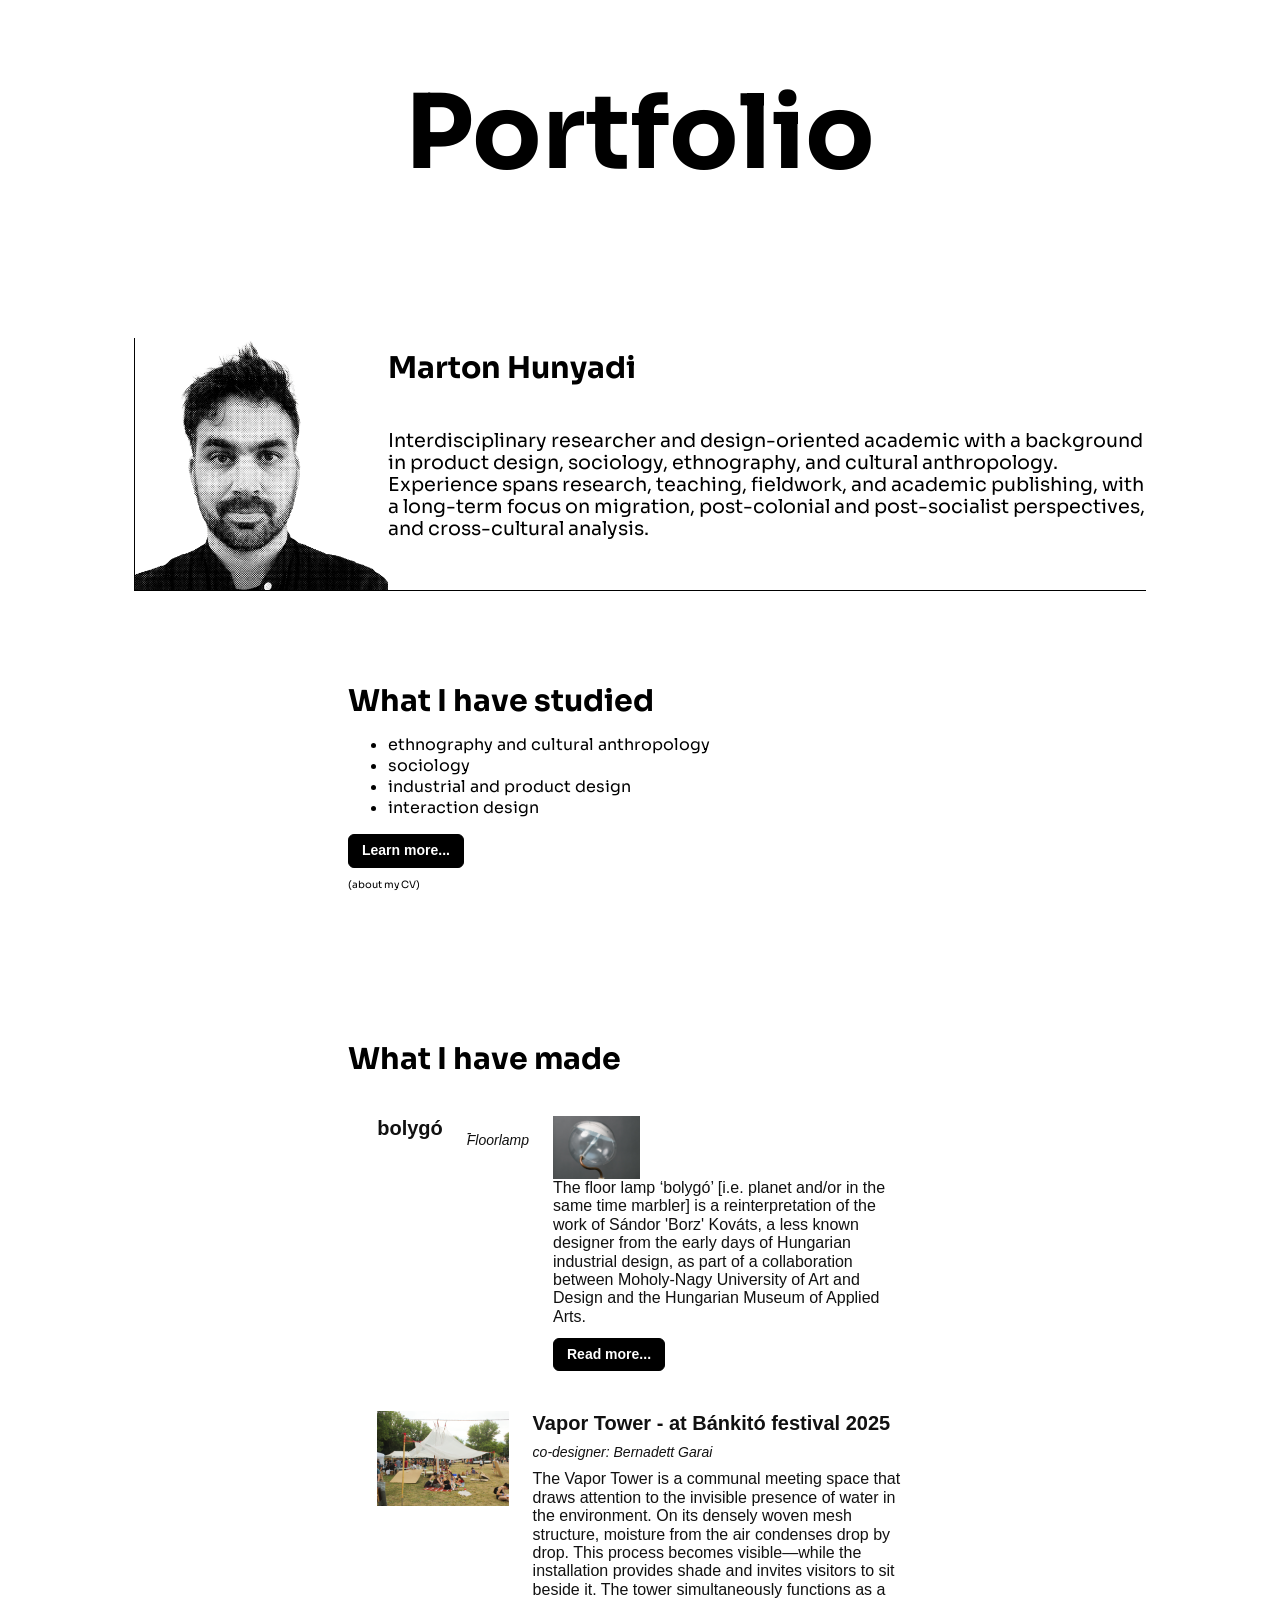
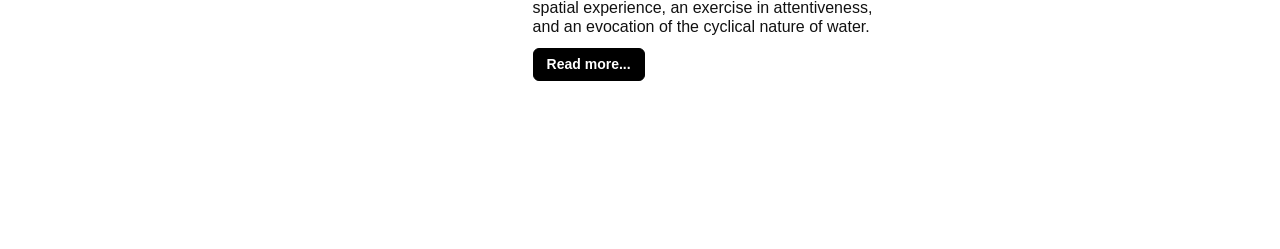
==== index.html @ 6f201857 "init" ====
<!doctype html>
<html lang="en">
  <head>
    <meta charset="UTF-8" />
    <meta name="viewport" content="width=device-width, initial-scale=1.0" />
    <title>Hunyadi's Portfolio</title>
    <link rel="stylesheet" href="style.css" />
  </head>
  <body>
    <h1>Portfolio</h1>
    <div class="bemutatkozas">
      <img
        id="Profil_pic"
        src="hunyadi_profil_2025_halfton_dot_no_Bg.png"
        alt="Marton Hunyadi portréja"
      />

      <div class="bemutatkozo-szoveg">
        <h2>Marton Hunyadi</h2>

        <p>
          Interdisciplinary researcher and design-oriented academic with a
          background in product design, sociology, ethnography, and cultural
          anthropology.
          <br />
          Experience spans research, teaching, fieldwork, and academic
          publishing, with a long-term focus on migration, post-colonial and
          post-socialist perspectives, and cross-cultural analysis.
        </p>
      </div>
    </div>

    <div class="study_box">
      <h2>What I have studied</h2>
      <ul class="studies">
        <li>ethnography and cultural anthropology</li>
        <li>sociology</li>
        <li>industrial and product design</li>
        <li>interaction design</li>
      </ul>
      <a class="CV__button" href="cv.html"> Learn more...</a>
      <p id="cv">(about my CV)</p>
    </div>

    <div class="projects">
      <h2>What I have made</h2>

      <article class="project-card">
        <h2 class="project-card__title">bolygó</h2>
        <h3>- Floorlamp</h3>

        <div class="project-card__row">
          <img
            class="project-card__image"
            id="bolygo_pic"
            src="bolygo_1.jpg"
            alt="A bolygo floorlamp"
            loading="lazy"
          />

          <div class="project-card__content">
            <p class="project-card__description">
              The floor lamp ‘bolygó’ [i.e. planet and/or in the same time
              marbler] is a reinterpretation of the work of Sándor 'Borz'
              Kováts, a less known designer from the early days of Hungarian
              industrial design, as part of a collaboration between Moholy-Nagy
              University of Art and Design and the Hungarian Museum of Applied
              Arts.
            </p>

            <a class="project-card__button" href="bolygo.html">
              Read more...
            </a>
          </div>
        </div>
      </article>

      <article class="project-card">
        <img
          class="project-card__image"
          id="warka_tower_pic"
          src="warka_1.png"
          alt="A bolygo floorlamp"
          loading="lazy"
        />

        <div class="project-card__content">
          <h2 class="project-card__title">
            Vapor Tower - at Bánkitó festival 2025
          </h2>
          <h3>co-designer: Bernadett Garai</h3>

          <p class="project-card__description">
            The Vapor Tower is a communal meeting space that draws attention to
            the invisible presence of water in the environment. On its densely
            woven mesh structure, moisture from the air condenses drop by drop.
            This process becomes visible—while the installation provides shade
            and invites visitors to sit beside it. The tower simultaneously
            functions as a spatial experience, an exercise in attentiveness, and
            an evocation of the cyclical nature of water.
          </p>

          <a class="project-card__button" href="vapor_tower.html">
            Read more...
          </a>
        </div>
      </article>
    </div>
  </body>
</html>
---- style.css ----
@import url('https://fonts.googleapis.com/css2?family=Geist+Pixel&family=Sora:wght@100..800&family=Syne:wght@400..800&display=swap');
p{font-family: sora;}
.studies{background-color: #fff;}

h1{font-family: "Sora", sans-serif;
font-size: 640%;
font-weight: bold;
text-align: center;}


/* Közös tároló: kép balra, szöveg jobbra */
.bemutatkozas {
    display: flex;
    align-items: flex-start;
    gap: 0px;

    width: 80%;
    max-width: 1100px;
    margin: 140px auto 80px;

    border-bottom: 1px solid #000000;
}

#Profil_pic {
    display: block;
    width: 25%;
    height: auto;
    margin: 0;

    border-left: 1px solid #030303;
}

.bemutatkozo-szoveg {
    flex: 1;
    min-width: 0;
    padding: 14px 0 48px;
}

h2 {
    font-family: "Sora", sans-serif;
    margin: 0;
    font-size: 30px;
    font-weight: bold;
    line-height: 1.1;
    text-align: left;
}

.bemutatkozo-szoveg p {
    margin: 6% 0 0;
    font-size: 120%;
    line-height: 1.14;
}

.study_box {
    font-family: "Sora", sans-serif; 

    align-items: flex-start;
    gap: 0px;
    margin: 0px 300px 80px;

    padding: 14px 40px 48px;
}

.study_box h3{
    font-size: 20px;
    font-weight: 400;
    line-height: 1.1;
    text-align: left;
}


.CV__button {
  display: inline-block;
  padding: 8px 13px;

  border: 1px solid #000;
  border-radius: 6px;

  background-color: #000;
  color: #fff;

  font-family: Arial, sans-serif;
  font-size: 14px;
  font-weight: 700;
  line-height: 1.1;
  text-decoration: none;
}

.CV__button:hover {
  background-color: #333;
}

.CV__button:focus-visible {
  outline: 3px solid #2563eb;
  outline-offset: 3px;
}

#cv {
  font-size: 10px;
}

.projects {
    font-family: "Sora", sans-serif; 

    align-items: flex-start;
    gap: 0px;
    margin: 0px 300px 80px;

    padding: 14px 40px 48px;
}

.projects h3{
    font-size: 14px;
    font-style: italic;
    font-weight: 400;
    line-height: 0.5;
    text-align: left;
}

.project-card,
.project-card * {
  box-sizing: border-box;
}

/* A kép és a szöveg közös tárolója */
.project-card {
  display: flex;
  align-items: flex-start;
  gap: 24px;

  width: 90%;
  max-width: 760px;
  margin: 40px auto;

  color: #111;
  font-family: Arial, sans-serif;
}

.project-card__image {
  display: block;
  flex: 0 0 calc((100% - 24px) / 2);

  width: calc((100% - 24px) / 2);
  aspect-ratio: 368 / 266;
  object-fit: cover;

  margin: 0;
  border: 0;
}

.project-card__content {
  flex: 1;
  min-width: 0;
}

.project-card .project-card__title {
  margin: 0 0 12px;
  padding: 0;

  font-family: Arial, sans-serif;
  font-size: 20px;
  font-weight: 700;
  line-height: 1.2;
  text-align: left;
}


.project-card .project-card__description {
  margin: 0 0 12px;
  padding: 0;

  font-family: Arial, sans-serif;
  font-size: 16px;
  font-weight: 400;
  line-height: 1.15;
  text-align: left;
}

.project-card__button {
  display: inline-block;
  padding: 8px 13px;

  border: 1px solid #000;
  border-radius: 6px;

  background-color: #000;
  color: #fff;

  font-family: Arial, sans-serif;
  font-size: 14px;
  font-weight: 700;
  line-height: 1.1;
  text-decoration: none;
}

.project-card__button:hover {
  background-color: #333;
}

.project-card__button:focus-visible {
  outline: 3px solid #2563eb;
  outline-offset: 3px;
}


.project-card__image {
  flex: none;
  width: 100%;
}

.project-card__content {
  width: 100%;
}




.button {
    border: 1px solid #030303;
}



#bolygo_pic {
  display: block;
  width: 25%;
  height: auto;
  aspect-ratio: 368 / 266;
  object-fit: cover;
  object-position: 50% 15%;
  margin: 0;
}

#warka_tower_pic {
  display: block;
  width: 25%;
  height: auto;
  aspect-ratio: 368 / 266;
  object-fit: cover;
  object-position: 50% 15%;
  margin: 0;
}

body {

}
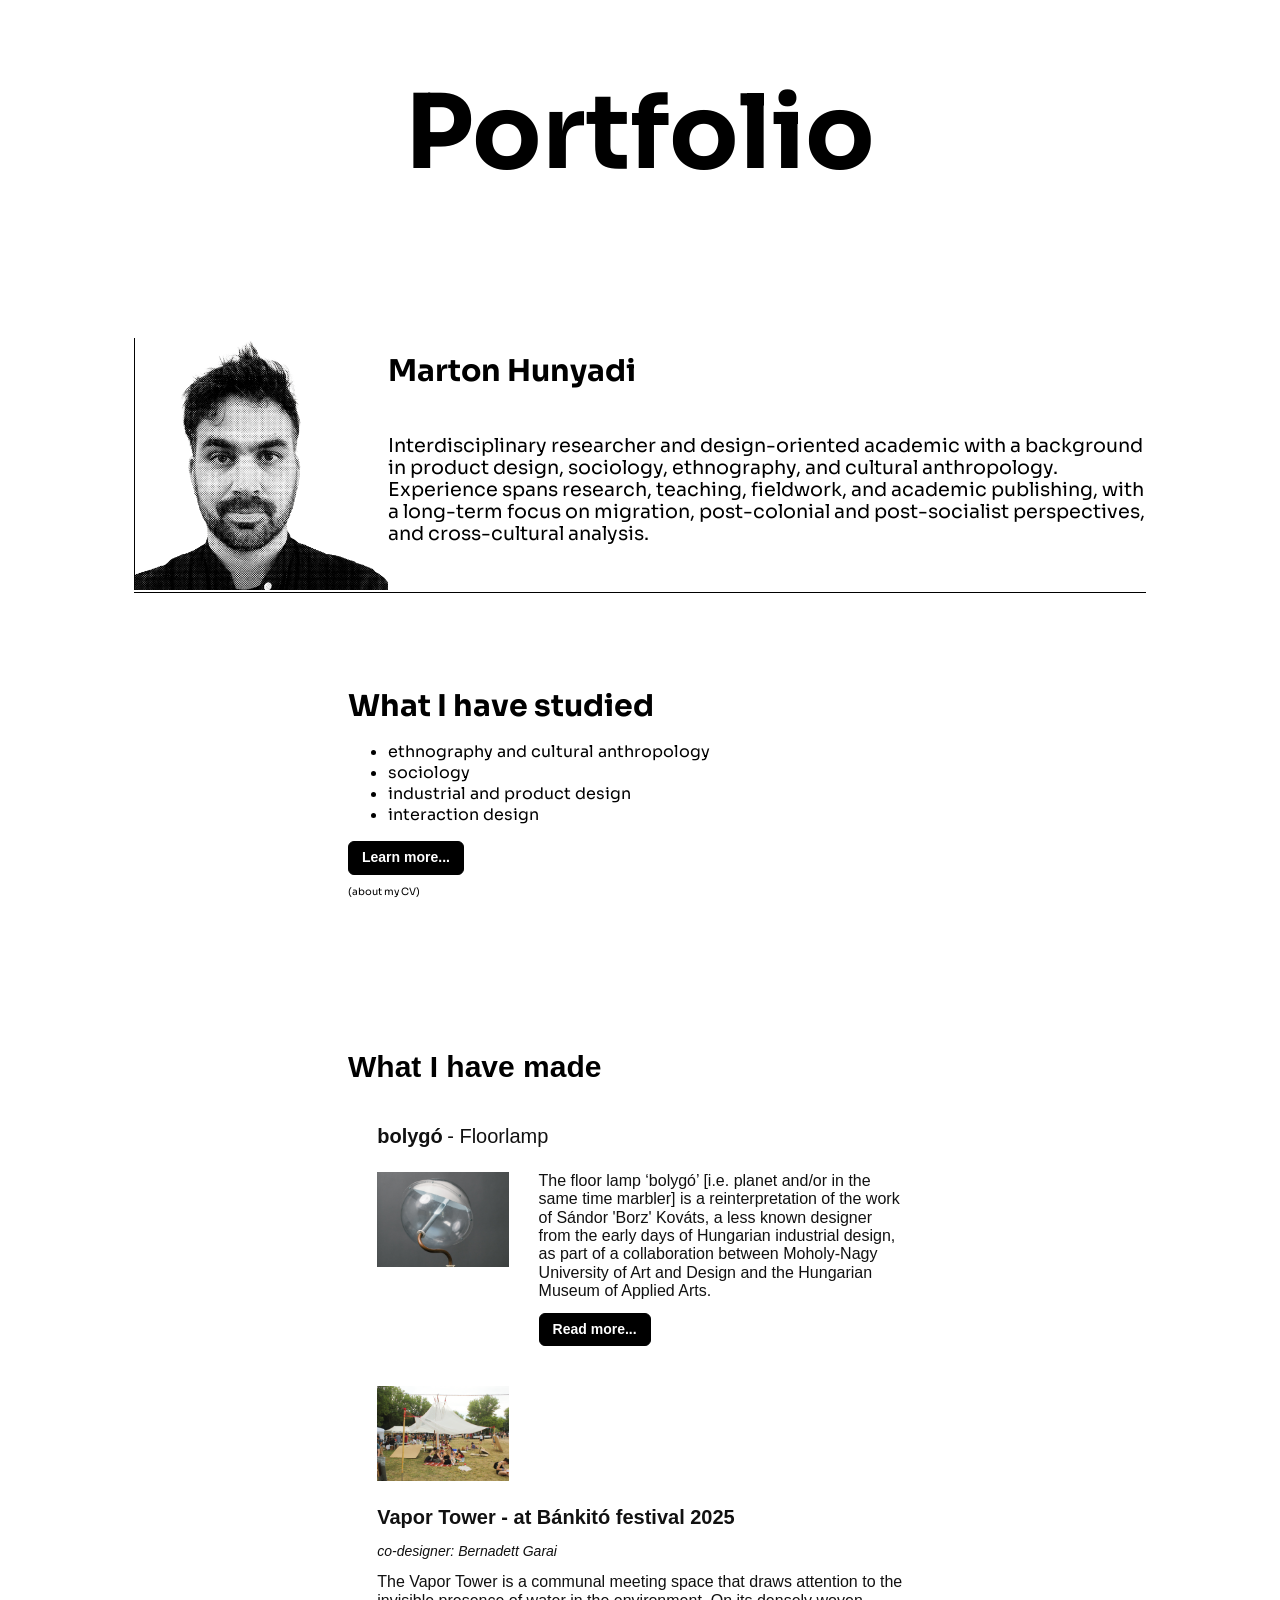
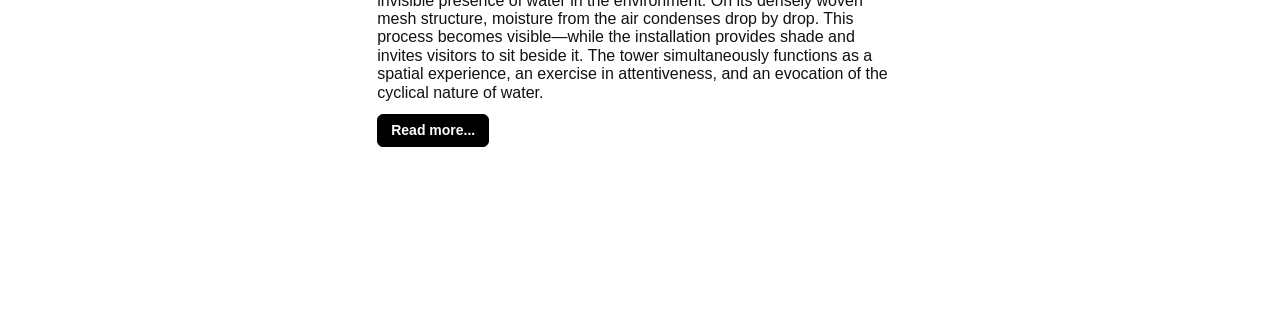
==== commit 03eeaf55: "uj verzio" ====
--- a/index.html
+++ b/index.html
@@ -46,8 +46,10 @@
       <h2>What I have made</h2>
 
       <article class="project-card">
-        <h2 class="project-card__title">bolygó</h2>
-        <h3>- Floorlamp</h3>
+        <div>
+          <h2 class="project-card__title">bolygó</h2>
+          <h3>- Floorlamp</h3>
+        </div>
 
         <div class="project-card__row">
           <img
@@ -88,7 +90,7 @@
           <h2 class="project-card__title">
             Vapor Tower - at Bánkitó festival 2025
           </h2>
-          <h3>co-designer: Bernadett Garai</h3>
+          <h4>co-designer: Bernadett Garai</h4>
 
           <p class="project-card__description">
             The Vapor Tower is a communal meeting space that draws attention to
@@ -106,5 +108,6 @@
         </div>
       </article>
     </div>
+    <script></script>
   </body>
 </html>
--- a/style.css
+++ b/style.css
@@ -8,7 +8,7 @@
 text-align: center;}
 
 
-/* Közös tároló: kép balra, szöveg jobbra */
+
 .bemutatkozas {
     display: flex;
     align-items: flex-start;
@@ -41,7 +41,6 @@
     margin: 0;
     font-size: 30px;
     font-weight: bold;
-    line-height: 1.1;
     text-align: left;
 }
 
@@ -101,7 +100,6 @@
 
 .projects {
     font-family: "Sora", sans-serif; 
-
     align-items: flex-start;
     gap: 0px;
     margin: 0px 300px 80px;
@@ -109,7 +107,18 @@
     padding: 14px 40px 48px;
 }
 
+.projects h2{
+    font-family: Arial, sans-serif;
+    font-size: 30px;
+}
+
 .projects h3{
+    font-size: 20px;
+    font-weight: 400;
+    text-align: left;
+}
+
+.projects h4{
     font-size: 14px;
     font-style: italic;
     font-weight: 400;
@@ -122,12 +131,11 @@
   box-sizing: border-box;
 }
 
-/* A kép és a szöveg közös tárolója */
 .project-card {
   display: flex;
   align-items: flex-start;
   gap: 24px;
-
+flex-direction: column;
   width: 90%;
   max-width: 760px;
   margin: 40px auto;
@@ -146,6 +154,12 @@
 
   margin: 0;
   border: 0;
+}
+
+.project-card__row {
+  display: flex;
+  align-items: flex-start;
+  gap: 30px;
 }
 
 .project-card__content {
@@ -211,8 +225,9 @@
 .project-card__content {
   width: 100%;
 }
-
-
+.project-card h2, h3 {
+  display: inline;
+}
 
 
 .button {
